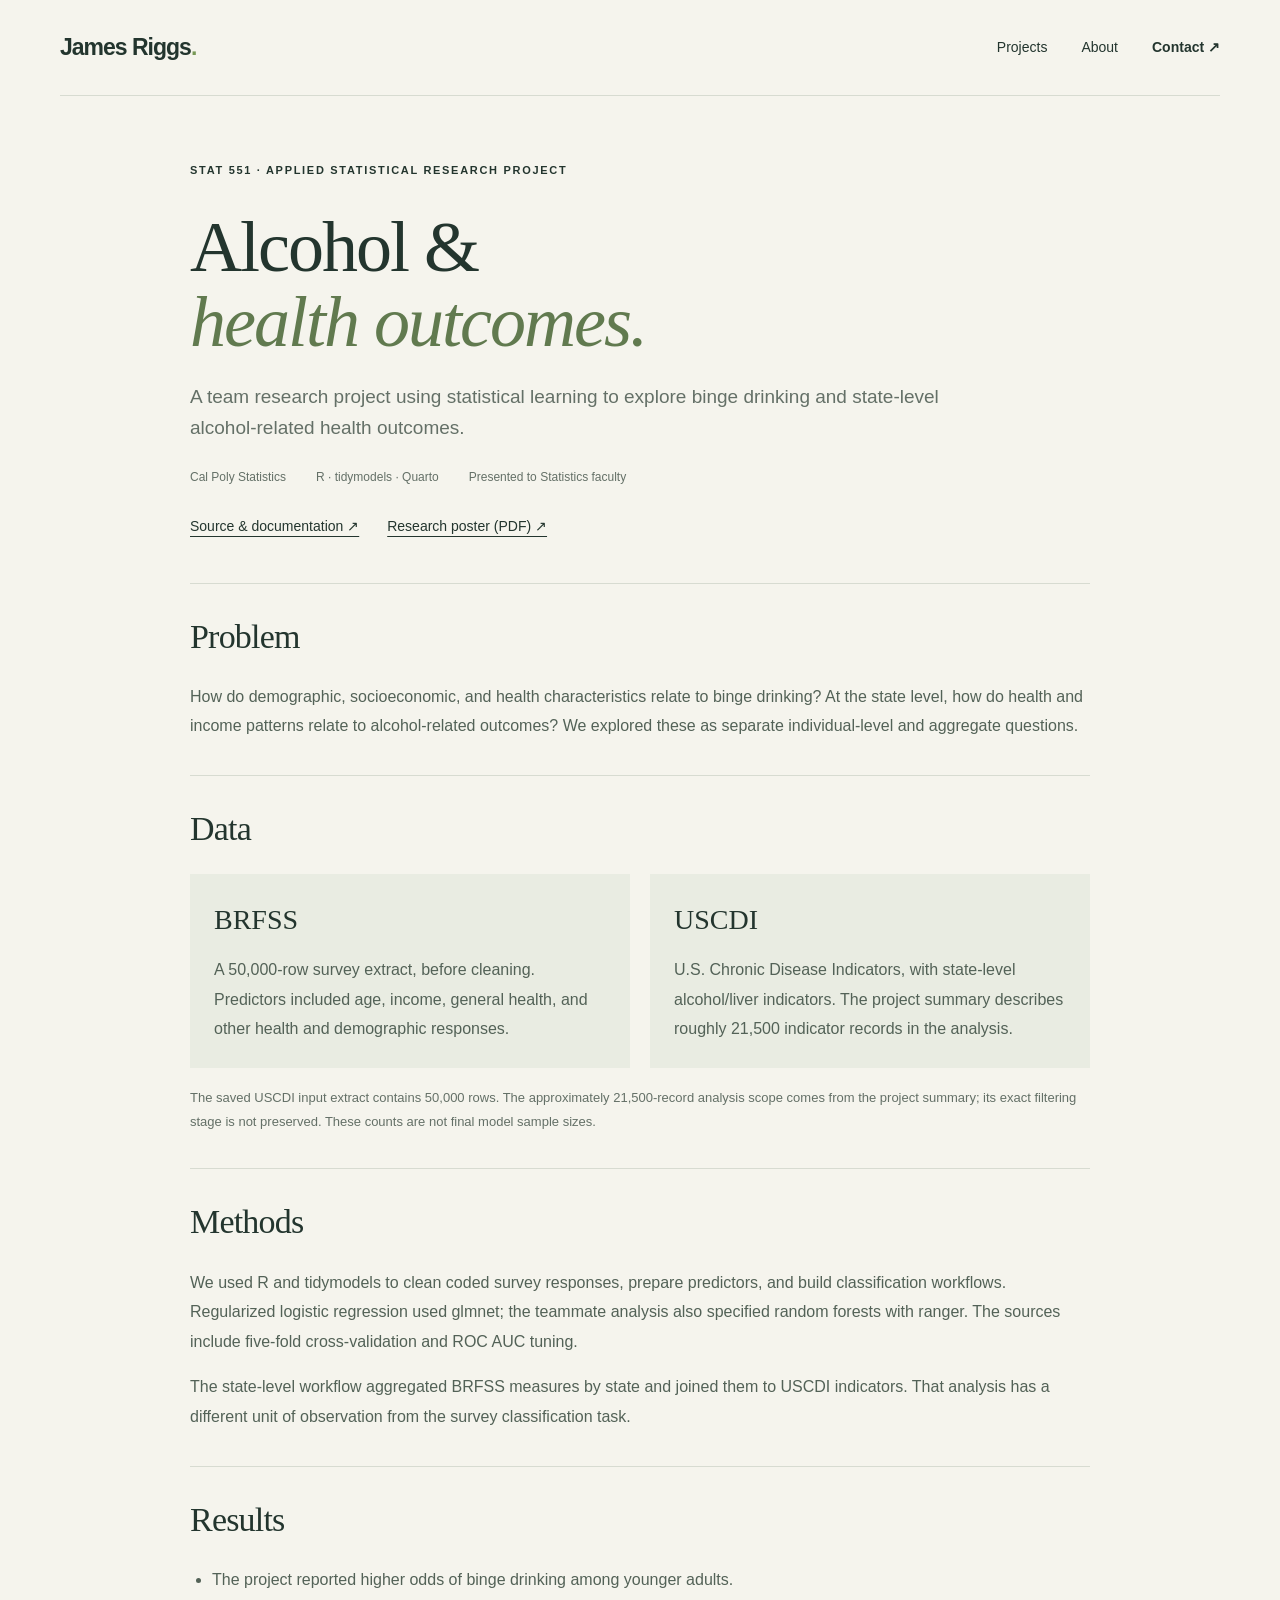
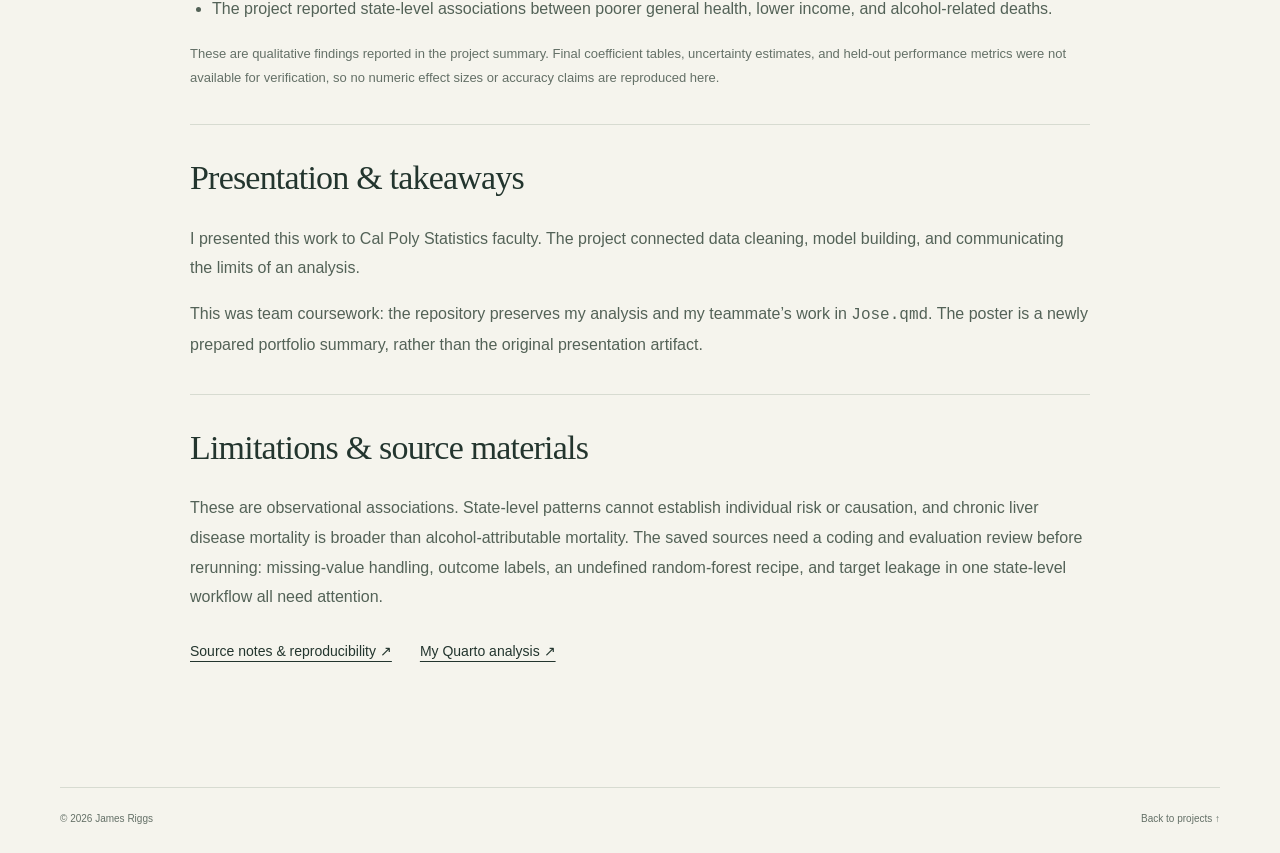
==== stat551.html @ 5d2f6293 "Lead with James Riggs and add research case studies and poster" ====
<!doctype html>
<html lang="en"><head><meta charset="utf-8"><meta name="viewport" content="width=device-width, initial-scale=1"><meta name="description" content="Statistical Learning Research — Alcohol & Health — James Riggs, Cal Poly."><title>Statistical Learning Research — Alcohol & Health | James Riggs</title><link rel="icon" href="favicon.svg" type="image/svg+xml"><link rel="stylesheet" href="style.css?v=research-20261027"></head><body><a class="skip" href="#main">Skip to content</a><header class="wrap topbar"><a class="wordmark" href="index.html">James Riggs<span class="dot">.</span></a><nav aria-label="Main navigation"><a href="index.html#projects">Projects</a><a href="index.html#about">About</a><a href="index.html#contact">Contact ↗</a></nav></header><main id="main" class="wrap case-study">
<span class="eyebrow">STAT 551 · APPLIED STATISTICAL RESEARCH PROJECT</span>
<h1>Alcohol &amp;<br><em>health outcomes.</em></h1>
<p class="lead">A team research project using statistical learning to explore binge drinking and state-level alcohol-related health outcomes.</p>
<div class="case-meta"><span>Cal Poly Statistics</span><span>R · tidymodels · Quarto</span><span>Presented to Statistics faculty</span></div>
<div class="case-links"><a href="https://github.com/jriggs03/Alcohol-Consumption-trends-in-the-U.S.">Source &amp; documentation ↗</a><a href="assets/stat551-poster.pdf">Research poster (PDF) ↗</a></div>
<section class="case-section"><h2>Problem</h2><p>How do demographic, socioeconomic, and health characteristics relate to binge drinking? At the state level, how do health and income patterns relate to alcohol-related outcomes? We explored these as separate individual-level and aggregate questions.</p></section>
<section class="case-section"><h2>Data</h2><div class="data-grid"><div class="data-card"><h3>BRFSS</h3><p>A 50,000-row survey extract, before cleaning. Predictors included age, income, general health, and other health and demographic responses.</p></div><div class="data-card"><h3>USCDI</h3><p>U.S. Chronic Disease Indicators, with state-level alcohol/liver indicators. The project summary describes roughly 21,500 indicator records in the analysis.</p></div></div><p class="case-note">The saved USCDI input extract contains 50,000 rows. The approximately 21,500-record analysis scope comes from the project summary; its exact filtering stage is not preserved. These counts are not final model sample sizes.</p></section>
<section class="case-section"><h2>Methods</h2><p>We used R and tidymodels to clean coded survey responses, prepare predictors, and build classification workflows. Regularized logistic regression used glmnet; the teammate analysis also specified random forests with ranger. The sources include five-fold cross-validation and ROC AUC tuning.</p><p>The state-level workflow aggregated BRFSS measures by state and joined them to USCDI indicators. That analysis has a different unit of observation from the survey classification task.</p></section>
<section class="case-section"><h2>Results</h2><ul><li>The project reported higher odds of binge drinking among younger adults.</li><li>The project reported state-level associations between poorer general health, lower income, and alcohol-related deaths.</li></ul><p class="case-note">These are qualitative findings reported in the project summary. Final coefficient tables, uncertainty estimates, and held-out performance metrics were not available for verification, so no numeric effect sizes or accuracy claims are reproduced here.</p></section>
<section class="case-section"><h2>Presentation &amp; takeaways</h2><p>I presented this work to Cal Poly Statistics faculty. The project connected data cleaning, model building, and communicating the limits of an analysis.</p><p>This was team coursework: the repository preserves my analysis and my teammate’s work in <code>Jose.qmd</code>. The poster is a newly prepared portfolio summary, rather than the original presentation artifact.</p></section>
<section class="case-section"><h2>Limitations &amp; source materials</h2><p>These are observational associations. State-level patterns cannot establish individual risk or causation, and chronic liver disease mortality is broader than alcohol-attributable mortality. The saved sources need a coding and evaluation review before rerunning: missing-value handling, outcome labels, an undefined random-forest recipe, and target leakage in one state-level workflow all need attention.</p><div class="case-links"><a href="https://github.com/jriggs03/Alcohol-Consumption-trends-in-the-U.S./blob/main/docs/source-audit.md">Source notes &amp; reproducibility ↗</a><a href="https://github.com/jriggs03/Alcohol-Consumption-trends-in-the-U.S./blob/main/Classification_project%28James%29.qmd">My Quarto analysis ↗</a></div></section>
</main><footer class="wrap footer"><span>© 2026 James Riggs</span><a href="index.html#projects">Back to projects ↑</a></footer></body></html>
---- style.css ----
:root{--paper:#f5f4ed;--ink:#23352e;--muted:#647067;--green:#193f35;--line:#d7dbd1;--accent:#c9e4ae;--serif:Georgia,'Times New Roman',serif;--sans:-apple-system,BlinkMacSystemFont,'Segoe UI',sans-serif}*{box-sizing:border-box}html{scroll-behavior:smooth;scroll-padding-top:24px}body{margin:0;background:var(--paper);color:var(--ink);font-family:var(--sans);font-size:16px;line-height:1.6}a{color:inherit;text-decoration:none}a:hover{text-decoration:underline;text-underline-offset:5px}a:focus-visible{outline:3px solid #6b8d45;outline-offset:7px;border-radius:2px}.wrap{width:min(1160px,calc(100% - 96px));margin-inline:auto}.skip{position:absolute;left:16px;top:-80px;padding:10px;background:var(--ink);color:white;z-index:10}.skip:focus{top:10px}.topbar{display:flex;align-items:center;justify-content:space-between;padding:29px 0;border-bottom:1px solid var(--line)}.wordmark{font-size:23px;font-weight:650;letter-spacing:-1px}.dot{color:#789856}nav{display:flex;gap:34px;font-size:14px}nav a:last-child{font-weight:600}.hero{padding-top:77px;padding-bottom:44px}.eyebrow{font-size:11px;letter-spacing:1.7px;font-weight:650}.status-dot{display:inline-block;width:7px;height:7px;background:#6c8756;border-radius:50%;margin-right:9px}h1,h2,h3,p{margin:0}h1,h2,h3{font-family:var(--serif);font-weight:400}h1{font-size:clamp(62px,7.4vw,104px);letter-spacing:-4.5px;line-height:1.04;margin-top:29px}em{font-weight:400;color:#617a4f}.hero-bottom{display:flex;justify-content:space-between;align-items:flex-end;gap:55px;margin-top:37px}.hero-bottom p{max-width:590px;color:var(--muted);font-size:17px;line-height:1.8}.round-link{display:flex;align-items:center;gap:28px;font-size:14px;white-space:nowrap}.round-link span{display:grid;place-items:center;width:48px;height:48px;border:1px solid var(--line);border-radius:50%;font-size:24px}.interests{display:flex;gap:27px;padding-top:37px;font-size:12px;letter-spacing:.3px;color:var(--muted)}.interests span+span:before{content:'·';margin-right:27px}.projects{padding-top:60px;padding-bottom:98px}.section-heading{display:flex;justify-content:space-between;align-items:flex-end;border-top:1px solid var(--line);padding-top:29px;margin-bottom:34px}.section-heading h2{font-size:48px;letter-spacing:-1.5px;margin-top:12px}.section-heading>p{font-size:13px;color:var(--muted);text-align:right;padding-bottom:8px}.featured{background:var(--green);color:var(--paper);display:grid;grid-template-columns:1fr 1fr;min-height:350px;padding:42px 48px;gap:60px}.project-kind{font-size:10px;letter-spacing:1.1px;font-weight:600}.featured .project-kind{color:var(--accent)}.featured h3{font-size:58px;letter-spacing:-2px;margin-top:15px;line-height:1.2}.featured-copy>p{color:#d1dcd3;margin-top:14px;max-width:290px}.tags{display:flex;flex-wrap:wrap;gap:7px;margin-top:23px}.tags span{font-size:10px;line-height:1.4;border:1px solid var(--line);padding:5px 9px;border-radius:3px;color:var(--muted)}.featured .tags span{color:#d1dcd3;border-color:#567167}.source{display:inline-flex;gap:27px;font-size:13px;font-weight:550;margin-top:30px}.flow{align-self:center;text-align:center;border-left:1px solid #537064;padding-left:60px}.flow-caption{font-size:9px;letter-spacing:2px;color:#c1d4c1;margin-bottom:18px}.flow-node{border:1px solid #728f77;padding:9px 15px;font-size:13px;max-width:245px;margin:auto}.flow-node span{display:block;font-size:9px;letter-spacing:.5px;color:#b9cdbb}.flow-node.primary{border-color:var(--accent);background:#294d3e}.connector{height:25px;color:var(--accent);font-size:17px}.flow-fork{display:flex;gap:15px;max-width:245px;margin:auto}.flow-fork span{width:50%;border:1px solid #728f77;padding:7px;font-size:11px}.flow-note{font-size:9px;color:#c1d4c1;margin-top:18px}.project-grid{display:grid;grid-template-columns:repeat(3,minmax(0,1fr));margin-top:16px;border-top:1px solid var(--line);border-left:1px solid var(--line)}.project{padding:29px 26px 27px;border-bottom:1px solid var(--line);border-right:1px solid var(--line);display:flex;flex-direction:column;min-height:329px}.project-top{display:flex;justify-content:space-between;align-items:center;gap:12px}.project-kind{color:var(--muted);font-size:9px}.project-number{font-family:var(--serif);font-style:italic;color:#899380;font-size:18px}.project h3{font-size:31px;letter-spacing:-.8px;line-height:1.18;margin-top:19px}.project p{font-size:13px;color:var(--muted);margin-top:17px}.project .tags{margin-top:20px;margin-bottom:25px}.project .source{margin-top:auto;justify-content:space-between}.small-work{background:#eaece2}.private-source{font-size:11px;color:var(--muted);margin-top:auto}.about{background:#e9ece2;padding:76px 0 81px}.about-grid{display:grid;grid-template-columns:minmax(0,.8fr) minmax(0,1.2fr);gap:65px;align-items:start;margin-top:32px}.about-photo{display:block;width:100%;max-width:380px;aspect-ratio:4/5;height:auto;object-fit:cover;object-position:50% 20%;border-radius:4px}.about h2{font-size:45px;line-height:1.15;letter-spacing:-1.5px;margin-top:22px}.about-copy{padding-top:2px}.about-copy>p{font-size:15px;line-height:1.85;color:#536257;margin-bottom:18px}.about dl{margin:29px 0 0;border-top:1px solid #ced4c6}.about dl>div{display:grid;grid-template-columns:110px 1fr;gap:15px;padding-top:16px;font-size:12px}dt{color:var(--muted)}dd{margin:0}.contact{padding-top:85px;padding-bottom:82px}.contact h2{font-size:56px;line-height:1.1;letter-spacing:-1.8px;margin:24px 0 27px}.email{font-size:19px;border-bottom:1px solid #8d9b7f;padding-bottom:7px;display:inline-flex;gap:45px}.contact-links{display:flex;gap:27px;margin-top:30px;font-size:13px}.footer{display:flex;justify-content:space-between;gap:20px;border-top:1px solid var(--line);padding:23px 0 28px;font-size:10px;color:var(--muted)}@media(min-width:1400px){.hero{padding-top:90px}}@media(max-width:950px){.wrap{width:calc(100% - 56px)}.project-grid{grid-template-columns:repeat(2,minmax(0,1fr))}.featured{gap:30px;padding:35px}.flow{padding-left:30px}.hero-bottom{gap:25px}.about-grid{gap:35px}.about h2{font-size:38px}h1{letter-spacing:-3px}}@media(max-width:620px){.wrap{width:calc(100% - 36px)}.topbar{padding:21px 0}.wordmark{font-size:21px}nav{gap:17px;font-size:12px}.hero{padding-top:50px}.eyebrow{font-size:9px}h1{font-size:58px;letter-spacing:-2.7px;margin-top:25px}.hero-bottom{display:block;margin-top:29px}.hero-bottom p{font-size:15px}.round-link{margin-top:23px;justify-content:space-between}.interests{gap:12px;flex-wrap:wrap;font-size:9px;padding-top:28px}.interests span+span:before{margin-right:12px}.projects{padding-top:35px;padding-bottom:55px}.section-heading h2{font-size:36px}.section-heading>p{display:none}.featured{display:block;padding:29px}.featured h3{font-size:47px}.flow{border-left:0;border-top:1px solid #537064;padding:27px 0 0;margin-top:30px}.project-grid{grid-template-columns:1fr}.project{min-height:300px;padding:25px}.project h3{font-size:32px}.about{padding:50px 0}.about-grid{grid-template-columns:1fr;gap:28px}.about h2{font-size:37px}.contact{padding-top:54px;padding-bottom:53px}.contact h2{font-size:40px}.email{font-size:15px;gap:25px}.footer{flex-wrap:wrap;font-size:9px}.footer span:nth-child(2){order:3;width:100%}}@media(prefers-reduced-motion:reduce){html{scroll-behavior:auto}}@media print{.topbar,.contact,.footer{display:none}.hero{padding-top:20px}.projects{padding-top:20px}.project,.featured{break-inside:avoid}a.source:after{content:' (' attr(href) ')';font-size:8px}.wrap{width:100%}}


/* Personal hierarchy and research pages retain the existing palette and type. */
.hero-focus{font-family:var(--serif);font-size:clamp(24px,3vw,36px);color:#617a4f;margin-top:16px}
.about-grid{grid-template-columns:180px minmax(0,1fr);gap:48px}
.about-photo{max-width:180px;aspect-ratio:1/1}
.research-section{padding-bottom:80px}
.research-row{display:flex;align-items:flex-start;justify-content:space-between;gap:40px;padding:25px 0;border-bottom:1px solid var(--line)}
.research-row h3{font-size:32px;margin:12px 0}
.research-row p{max-width:690px;color:var(--muted);font-size:15px}
.case-study{max-width:900px;padding-top:60px;padding-bottom:80px}
.case-study h1{font-size:clamp(42px,6vw,72px);letter-spacing:-2px;margin-bottom:22px}
.case-study .lead{font-size:19px;max-width:760px;color:var(--muted)}
.case-meta{display:flex;flex-wrap:wrap;gap:12px 30px;font-size:12px;margin:25px 0;color:var(--muted)}
.case-links{display:flex;flex-wrap:wrap;gap:12px 28px;margin:28px 0 45px}
.case-links a{text-decoration:underline;text-underline-offset:5px;font-size:14px}
.case-section{border-top:1px solid var(--line);padding-top:26px;margin-top:34px}
.case-section h2{font-size:34px;letter-spacing:-.8px;margin-bottom:18px}
.case-section p,.case-section li{color:#536257;font-size:16px;line-height:1.85}
.case-section p+p{margin-top:16px}.case-section ul{padding-left:22px}
.data-grid{display:grid;grid-template-columns:1fr 1fr;gap:20px}
.data-card{background:#e9ece2;padding:24px}.data-card h3{font-size:28px;margin-bottom:12px}
.case-note{font-size:13px!important;color:var(--muted)!important;margin-top:18px}
@media(max-width:620px){.about-grid{grid-template-columns:1fr;gap:26px}.about-photo{max-width:140px}.research-section{padding-bottom:50px}.research-row{display:block}.research-row .source{margin-top:22px}.case-study{padding-top:40px}.data-grid{grid-template-columns:1fr}.case-study .lead{font-size:17px}}
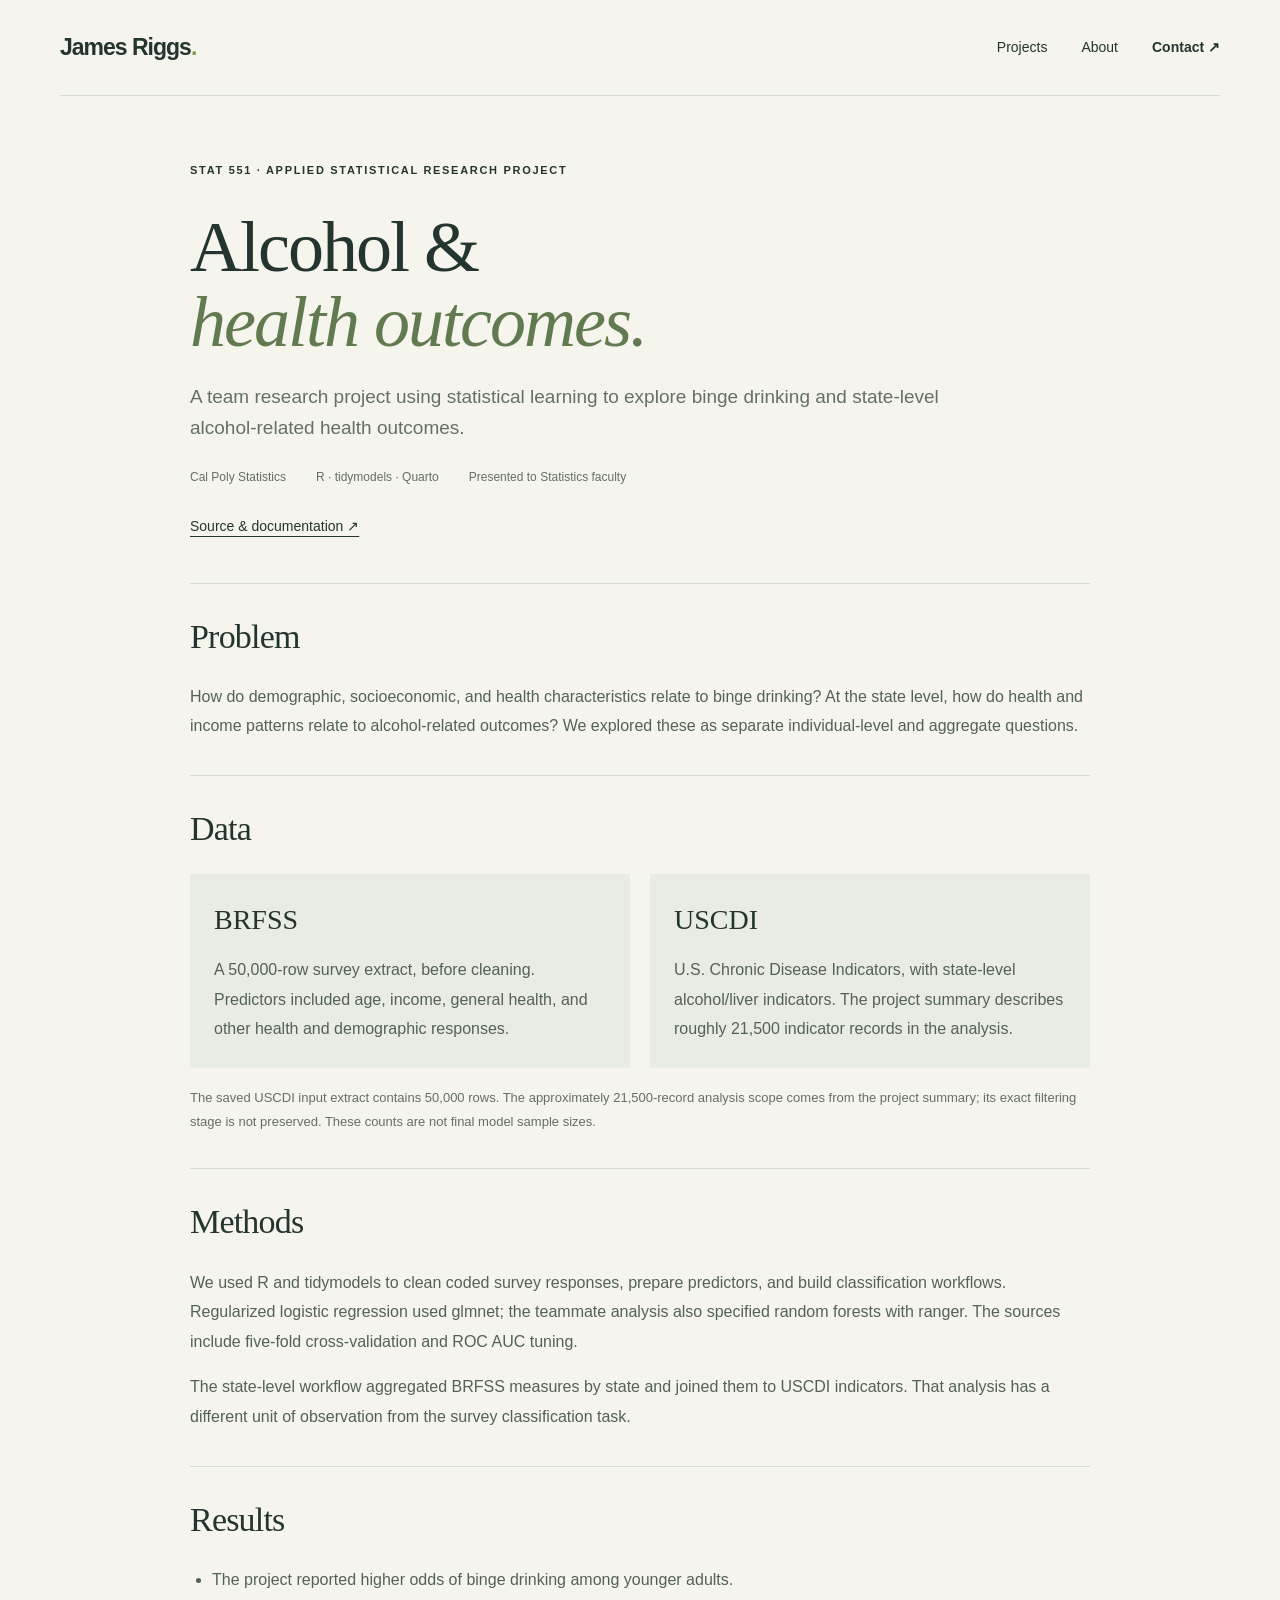
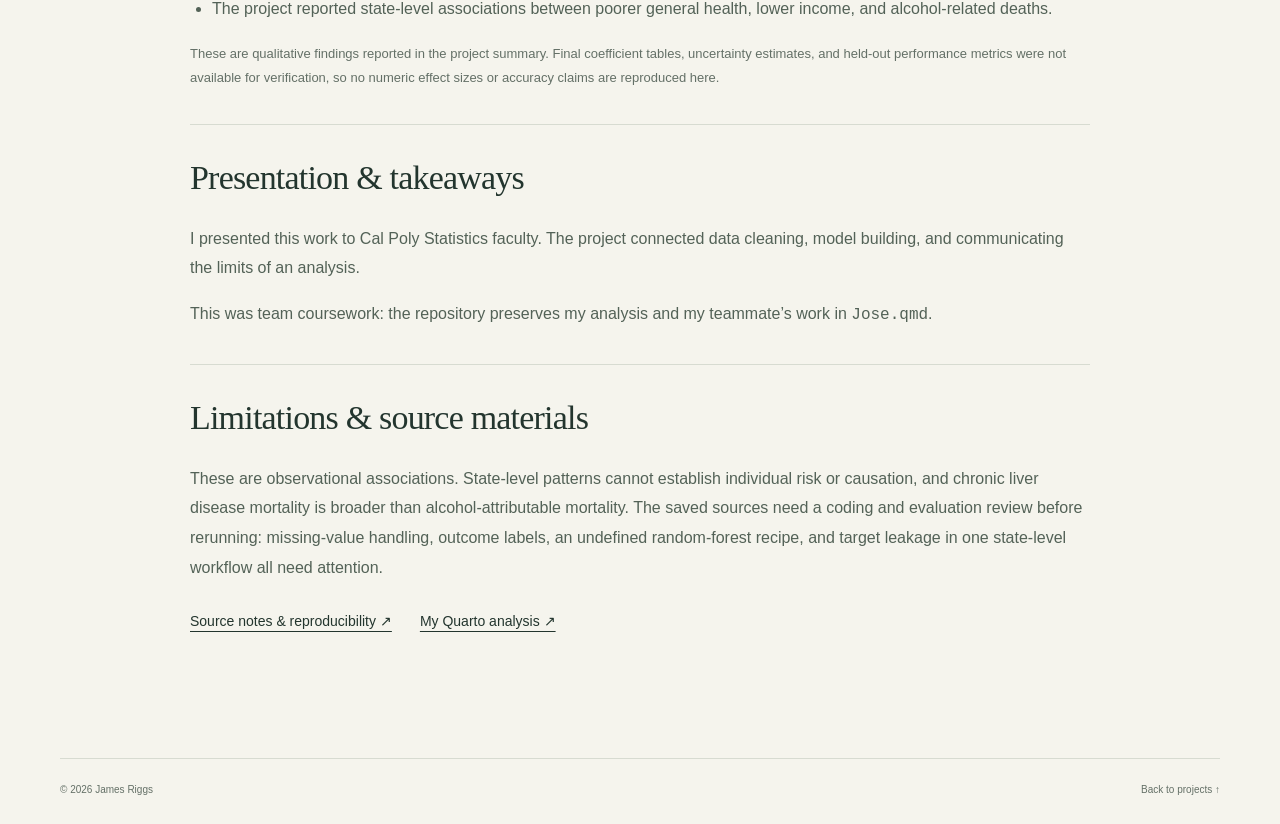
==== commit 59d625c0: "Remove unstarted CPE 5669 project and hold poster for review" ====
--- a/stat551.html
+++ b/stat551.html
@@ -4,11 +4,11 @@
 <h1>Alcohol &amp;<br><em>health outcomes.</em></h1>
 <p class="lead">A team research project using statistical learning to explore binge drinking and state-level alcohol-related health outcomes.</p>
 <div class="case-meta"><span>Cal Poly Statistics</span><span>R · tidymodels · Quarto</span><span>Presented to Statistics faculty</span></div>
-<div class="case-links"><a href="https://github.com/jriggs03/Alcohol-Consumption-trends-in-the-U.S.">Source &amp; documentation ↗</a><a href="assets/stat551-poster.pdf">Research poster (PDF) ↗</a></div>
+<div class="case-links"><a href="https://github.com/jriggs03/Alcohol-Consumption-trends-in-the-U.S.">Source &amp; documentation ↗</a></div>
 <section class="case-section"><h2>Problem</h2><p>How do demographic, socioeconomic, and health characteristics relate to binge drinking? At the state level, how do health and income patterns relate to alcohol-related outcomes? We explored these as separate individual-level and aggregate questions.</p></section>
 <section class="case-section"><h2>Data</h2><div class="data-grid"><div class="data-card"><h3>BRFSS</h3><p>A 50,000-row survey extract, before cleaning. Predictors included age, income, general health, and other health and demographic responses.</p></div><div class="data-card"><h3>USCDI</h3><p>U.S. Chronic Disease Indicators, with state-level alcohol/liver indicators. The project summary describes roughly 21,500 indicator records in the analysis.</p></div></div><p class="case-note">The saved USCDI input extract contains 50,000 rows. The approximately 21,500-record analysis scope comes from the project summary; its exact filtering stage is not preserved. These counts are not final model sample sizes.</p></section>
 <section class="case-section"><h2>Methods</h2><p>We used R and tidymodels to clean coded survey responses, prepare predictors, and build classification workflows. Regularized logistic regression used glmnet; the teammate analysis also specified random forests with ranger. The sources include five-fold cross-validation and ROC AUC tuning.</p><p>The state-level workflow aggregated BRFSS measures by state and joined them to USCDI indicators. That analysis has a different unit of observation from the survey classification task.</p></section>
 <section class="case-section"><h2>Results</h2><ul><li>The project reported higher odds of binge drinking among younger adults.</li><li>The project reported state-level associations between poorer general health, lower income, and alcohol-related deaths.</li></ul><p class="case-note">These are qualitative findings reported in the project summary. Final coefficient tables, uncertainty estimates, and held-out performance metrics were not available for verification, so no numeric effect sizes or accuracy claims are reproduced here.</p></section>
-<section class="case-section"><h2>Presentation &amp; takeaways</h2><p>I presented this work to Cal Poly Statistics faculty. The project connected data cleaning, model building, and communicating the limits of an analysis.</p><p>This was team coursework: the repository preserves my analysis and my teammate’s work in <code>Jose.qmd</code>. The poster is a newly prepared portfolio summary, rather than the original presentation artifact.</p></section>
+<section class="case-section"><h2>Presentation &amp; takeaways</h2><p>I presented this work to Cal Poly Statistics faculty. The project connected data cleaning, model building, and communicating the limits of an analysis.</p><p>This was team coursework: the repository preserves my analysis and my teammate’s work in <code>Jose.qmd</code>.</p></section>
 <section class="case-section"><h2>Limitations &amp; source materials</h2><p>These are observational associations. State-level patterns cannot establish individual risk or causation, and chronic liver disease mortality is broader than alcohol-attributable mortality. The saved sources need a coding and evaluation review before rerunning: missing-value handling, outcome labels, an undefined random-forest recipe, and target leakage in one state-level workflow all need attention.</p><div class="case-links"><a href="https://github.com/jriggs03/Alcohol-Consumption-trends-in-the-U.S./blob/main/docs/source-audit.md">Source notes &amp; reproducibility ↗</a><a href="https://github.com/jriggs03/Alcohol-Consumption-trends-in-the-U.S./blob/main/Classification_project%28James%29.qmd">My Quarto analysis ↗</a></div></section>
 </main><footer class="wrap footer"><span>© 2026 James Riggs</span><a href="index.html#projects">Back to projects ↑</a></footer></body></html>
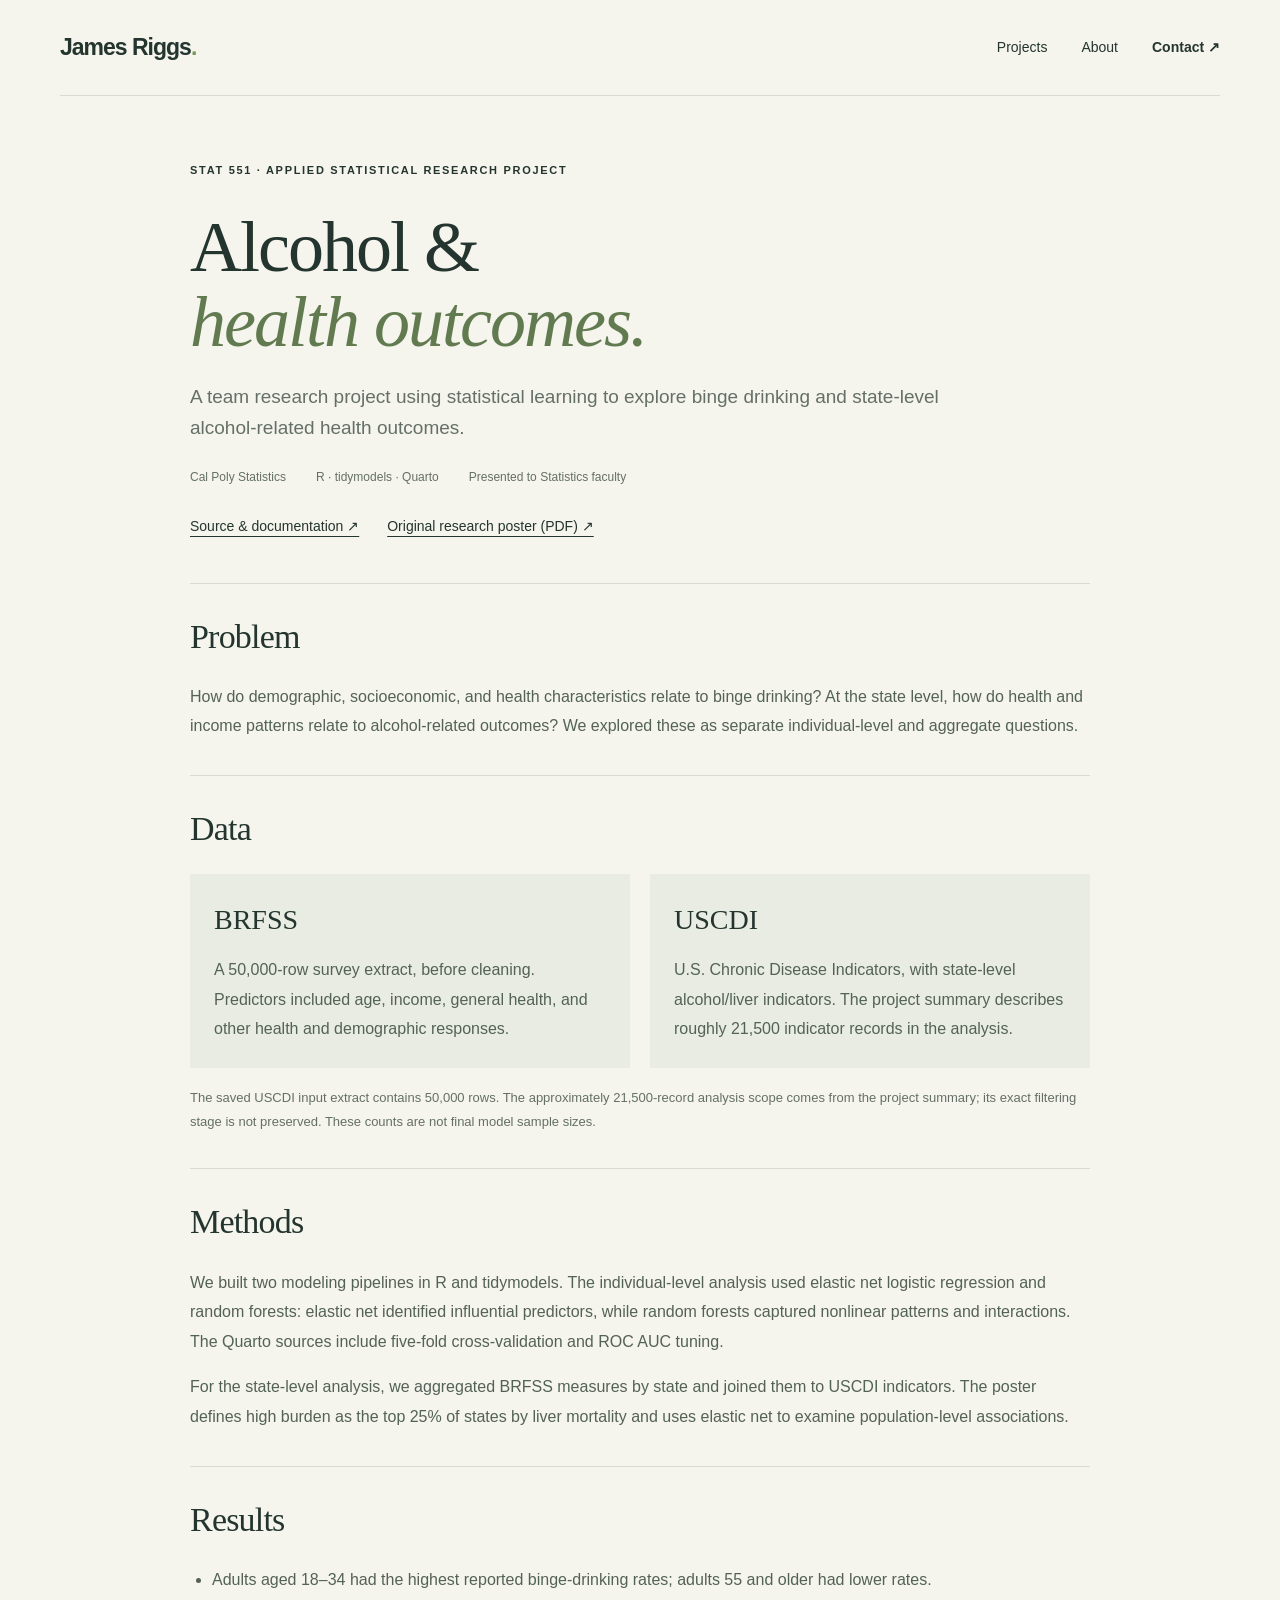
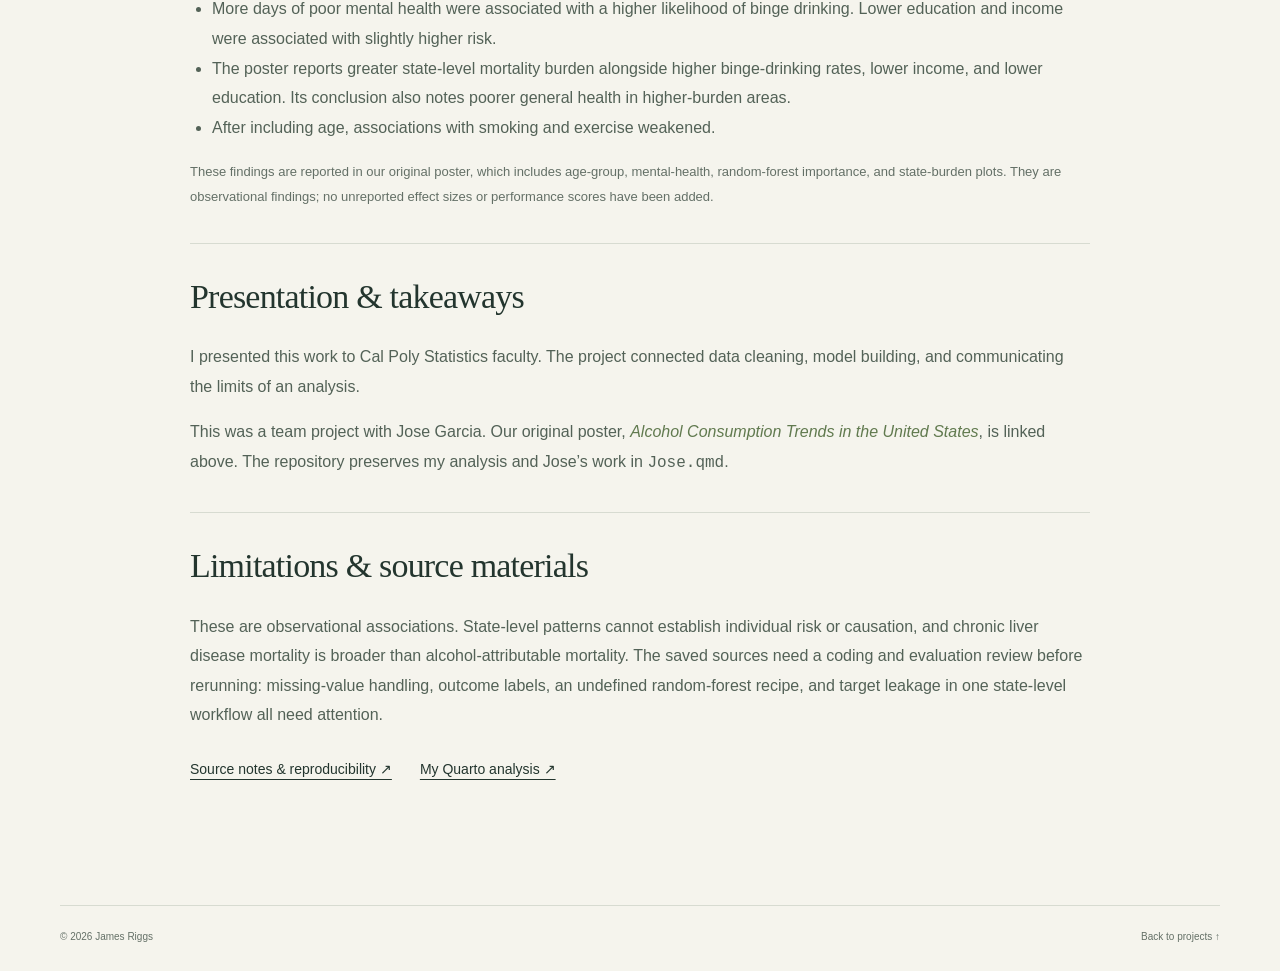
==== commit 124dbf94: "Publish original STAT 551 poster and align research summary with presented findings" ====
--- a/stat551.html
+++ b/stat551.html
@@ -4,11 +4,11 @@
 <h1>Alcohol &amp;<br><em>health outcomes.</em></h1>
 <p class="lead">A team research project using statistical learning to explore binge drinking and state-level alcohol-related health outcomes.</p>
 <div class="case-meta"><span>Cal Poly Statistics</span><span>R · tidymodels · Quarto</span><span>Presented to Statistics faculty</span></div>
-<div class="case-links"><a href="https://github.com/jriggs03/Alcohol-Consumption-trends-in-the-U.S.">Source &amp; documentation ↗</a></div>
+<div class="case-links"><a href="https://github.com/jriggs03/Alcohol-Consumption-trends-in-the-U.S.">Source &amp; documentation ↗</a><a href="assets/stat551-poster.pdf">Original research poster (PDF) ↗</a></div>
 <section class="case-section"><h2>Problem</h2><p>How do demographic, socioeconomic, and health characteristics relate to binge drinking? At the state level, how do health and income patterns relate to alcohol-related outcomes? We explored these as separate individual-level and aggregate questions.</p></section>
 <section class="case-section"><h2>Data</h2><div class="data-grid"><div class="data-card"><h3>BRFSS</h3><p>A 50,000-row survey extract, before cleaning. Predictors included age, income, general health, and other health and demographic responses.</p></div><div class="data-card"><h3>USCDI</h3><p>U.S. Chronic Disease Indicators, with state-level alcohol/liver indicators. The project summary describes roughly 21,500 indicator records in the analysis.</p></div></div><p class="case-note">The saved USCDI input extract contains 50,000 rows. The approximately 21,500-record analysis scope comes from the project summary; its exact filtering stage is not preserved. These counts are not final model sample sizes.</p></section>
-<section class="case-section"><h2>Methods</h2><p>We used R and tidymodels to clean coded survey responses, prepare predictors, and build classification workflows. Regularized logistic regression used glmnet; the teammate analysis also specified random forests with ranger. The sources include five-fold cross-validation and ROC AUC tuning.</p><p>The state-level workflow aggregated BRFSS measures by state and joined them to USCDI indicators. That analysis has a different unit of observation from the survey classification task.</p></section>
-<section class="case-section"><h2>Results</h2><ul><li>The project reported higher odds of binge drinking among younger adults.</li><li>The project reported state-level associations between poorer general health, lower income, and alcohol-related deaths.</li></ul><p class="case-note">These are qualitative findings reported in the project summary. Final coefficient tables, uncertainty estimates, and held-out performance metrics were not available for verification, so no numeric effect sizes or accuracy claims are reproduced here.</p></section>
-<section class="case-section"><h2>Presentation &amp; takeaways</h2><p>I presented this work to Cal Poly Statistics faculty. The project connected data cleaning, model building, and communicating the limits of an analysis.</p><p>This was team coursework: the repository preserves my analysis and my teammate’s work in <code>Jose.qmd</code>.</p></section>
+<section class="case-section"><h2>Methods</h2><p>We built two modeling pipelines in R and tidymodels. The individual-level analysis used elastic net logistic regression and random forests: elastic net identified influential predictors, while random forests captured nonlinear patterns and interactions. The Quarto sources include five-fold cross-validation and ROC AUC tuning.</p><p>For the state-level analysis, we aggregated BRFSS measures by state and joined them to USCDI indicators. The poster defines high burden as the top 25% of states by liver mortality and uses elastic net to examine population-level associations.</p></section>
+<section class="case-section"><h2>Results</h2><ul><li>Adults aged 18–34 had the highest reported binge-drinking rates; adults 55 and older had lower rates.</li><li>More days of poor mental health were associated with a higher likelihood of binge drinking. Lower education and income were associated with slightly higher risk.</li><li>The poster reports greater state-level mortality burden alongside higher binge-drinking rates, lower income, and lower education. Its conclusion also notes poorer general health in higher-burden areas.</li><li>After including age, associations with smoking and exercise weakened.</li></ul><p class="case-note">These findings are reported in our original poster, which includes age-group, mental-health, random-forest importance, and state-burden plots. They are observational findings; no unreported effect sizes or performance scores have been added.</p></section>
+<section class="case-section"><h2>Presentation &amp; takeaways</h2><p>I presented this work to Cal Poly Statistics faculty. The project connected data cleaning, model building, and communicating the limits of an analysis.</p><p>This was a team project with Jose Garcia. Our original poster, <em>Alcohol Consumption Trends in the United States</em>, is linked above. The repository preserves my analysis and Jose’s work in <code>Jose.qmd</code>.</p></section>
 <section class="case-section"><h2>Limitations &amp; source materials</h2><p>These are observational associations. State-level patterns cannot establish individual risk or causation, and chronic liver disease mortality is broader than alcohol-attributable mortality. The saved sources need a coding and evaluation review before rerunning: missing-value handling, outcome labels, an undefined random-forest recipe, and target leakage in one state-level workflow all need attention.</p><div class="case-links"><a href="https://github.com/jriggs03/Alcohol-Consumption-trends-in-the-U.S./blob/main/docs/source-audit.md">Source notes &amp; reproducibility ↗</a><a href="https://github.com/jriggs03/Alcohol-Consumption-trends-in-the-U.S./blob/main/Classification_project%28James%29.qmd">My Quarto analysis ↗</a></div></section>
 </main><footer class="wrap footer"><span>© 2026 James Riggs</span><a href="index.html#projects">Back to projects ↑</a></footer></body></html>
